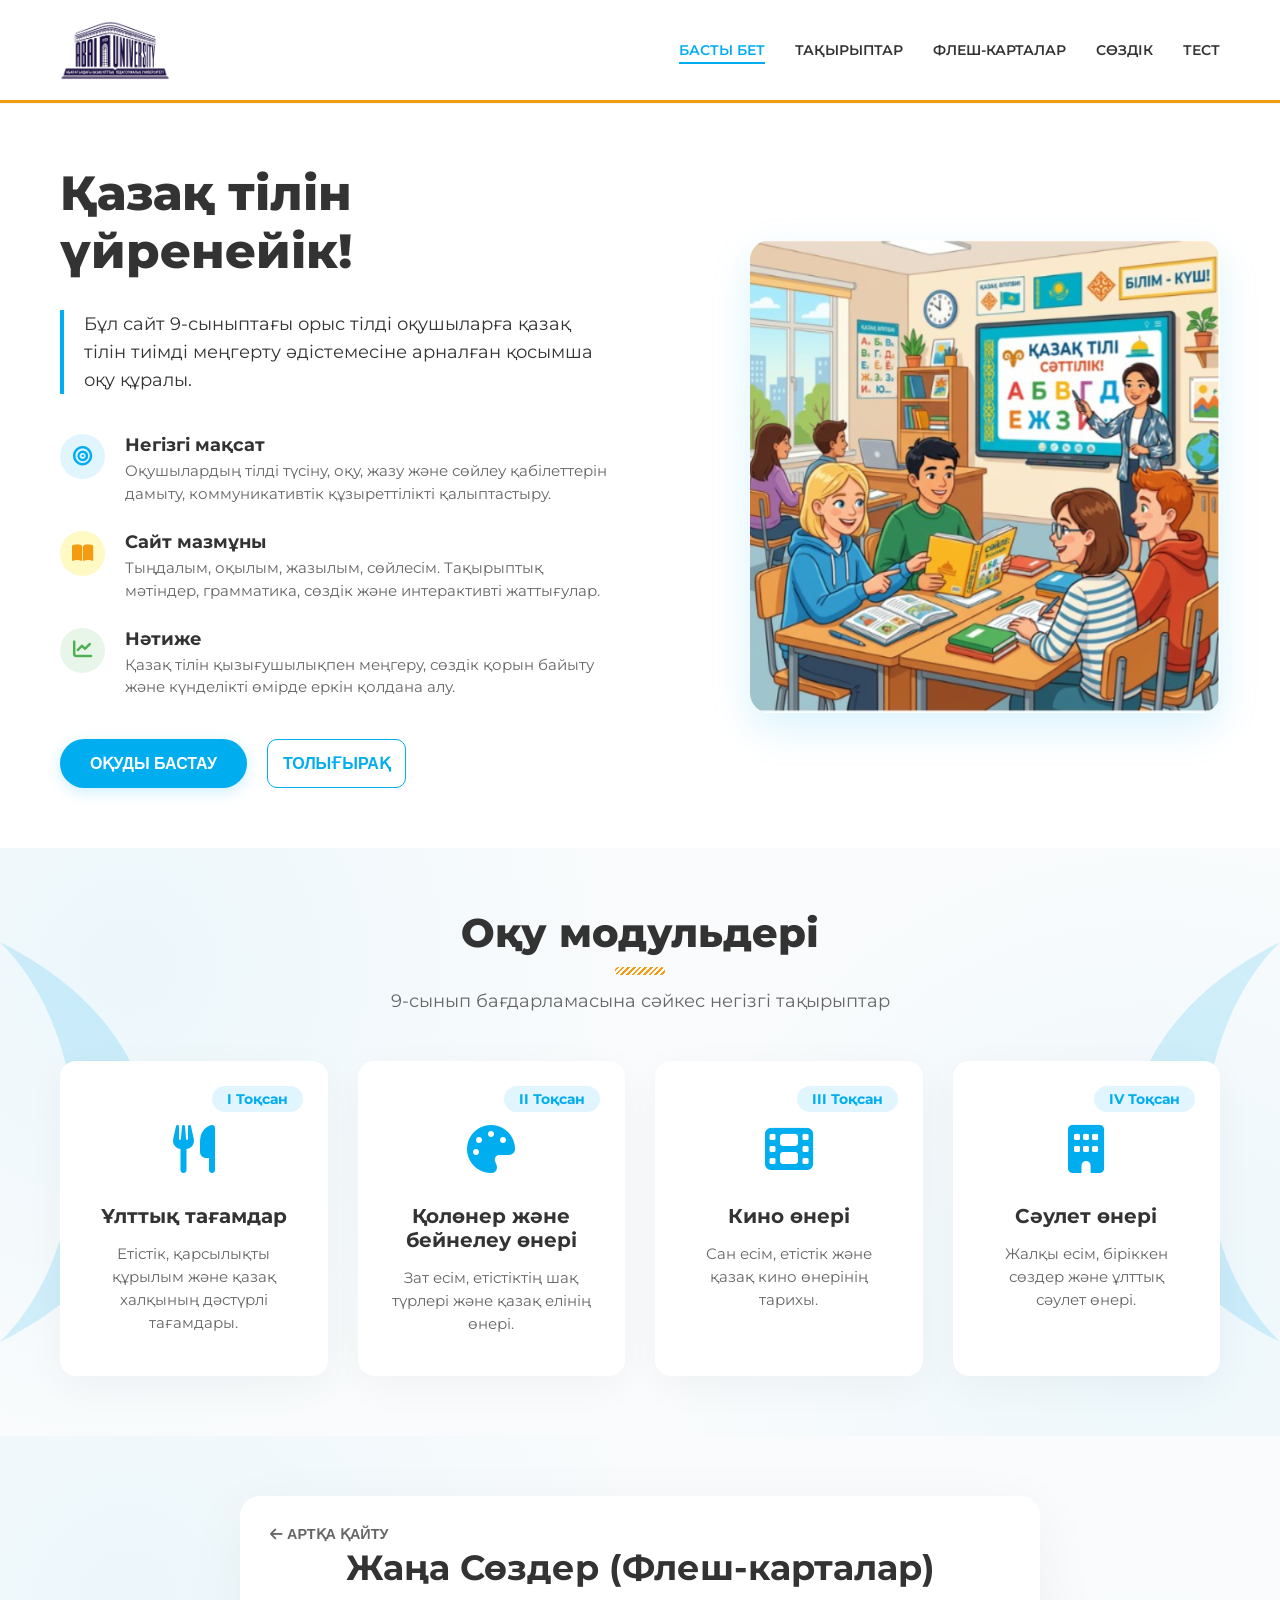
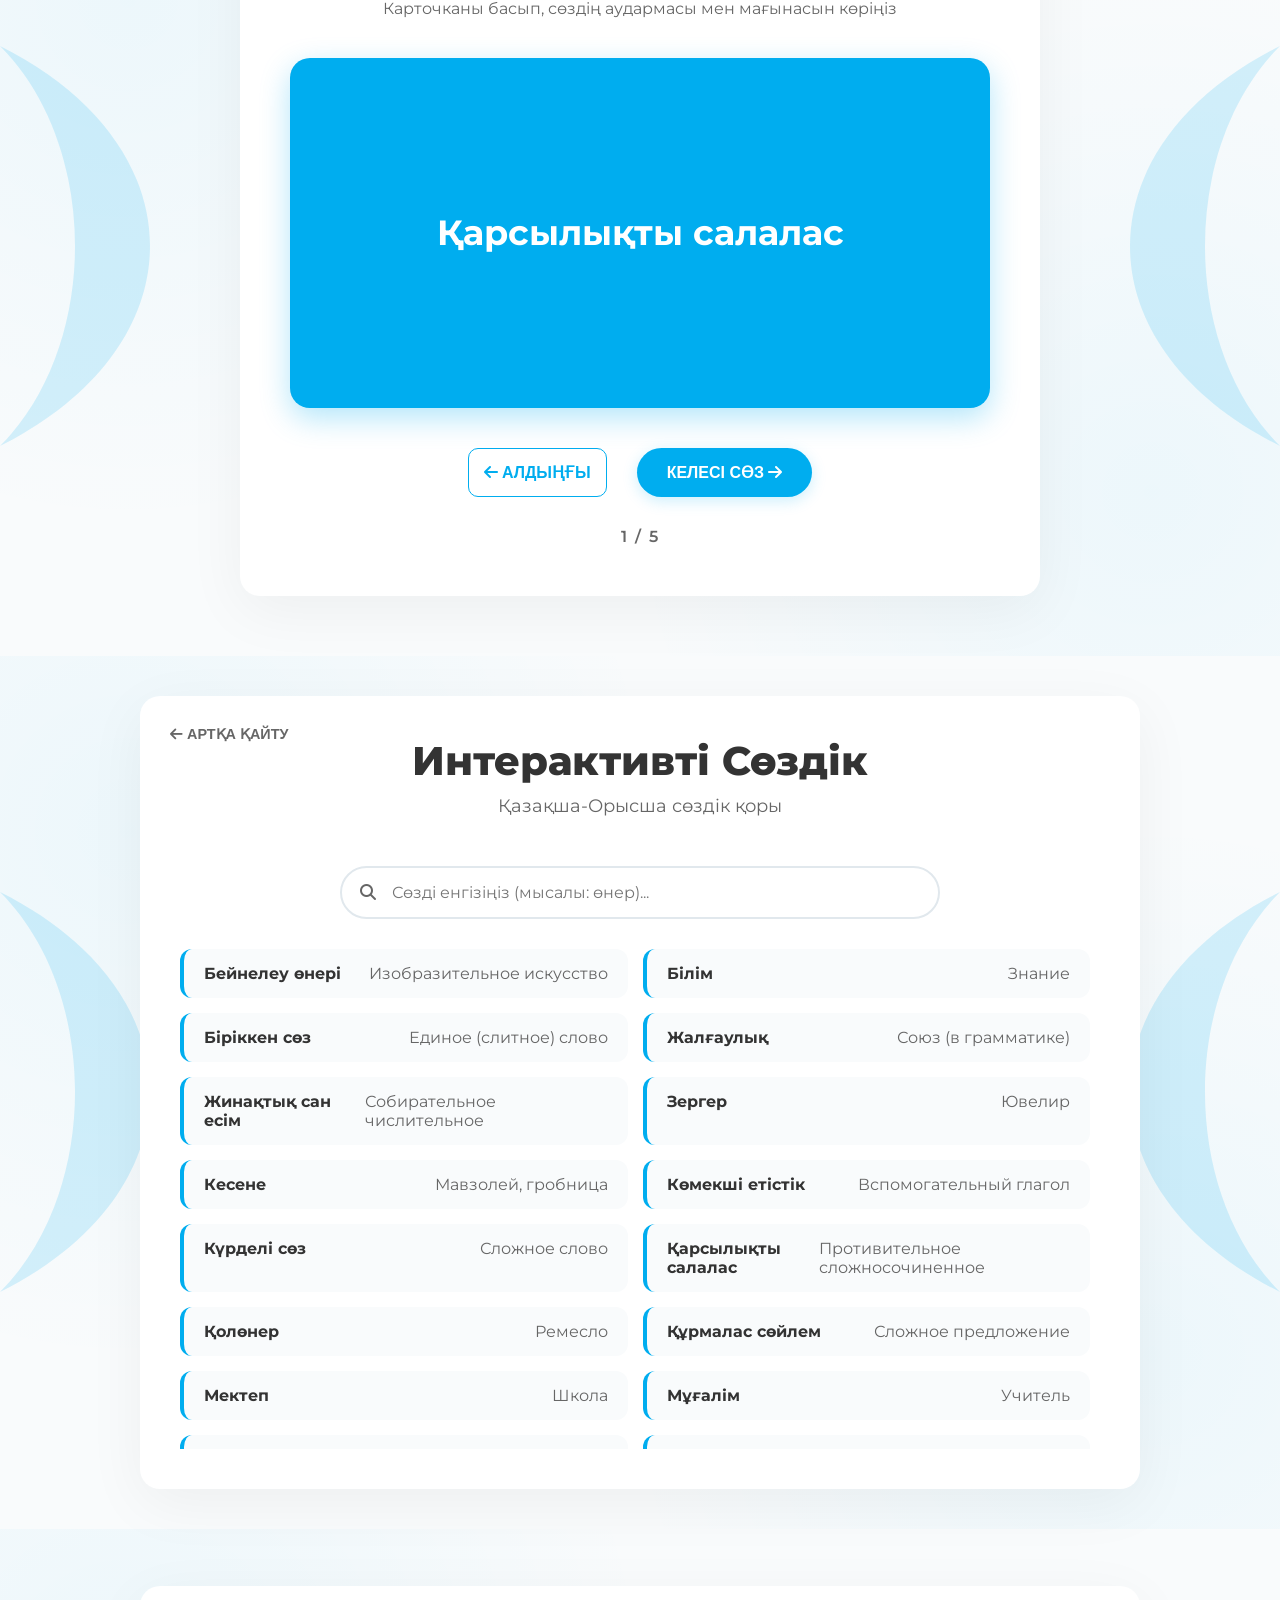
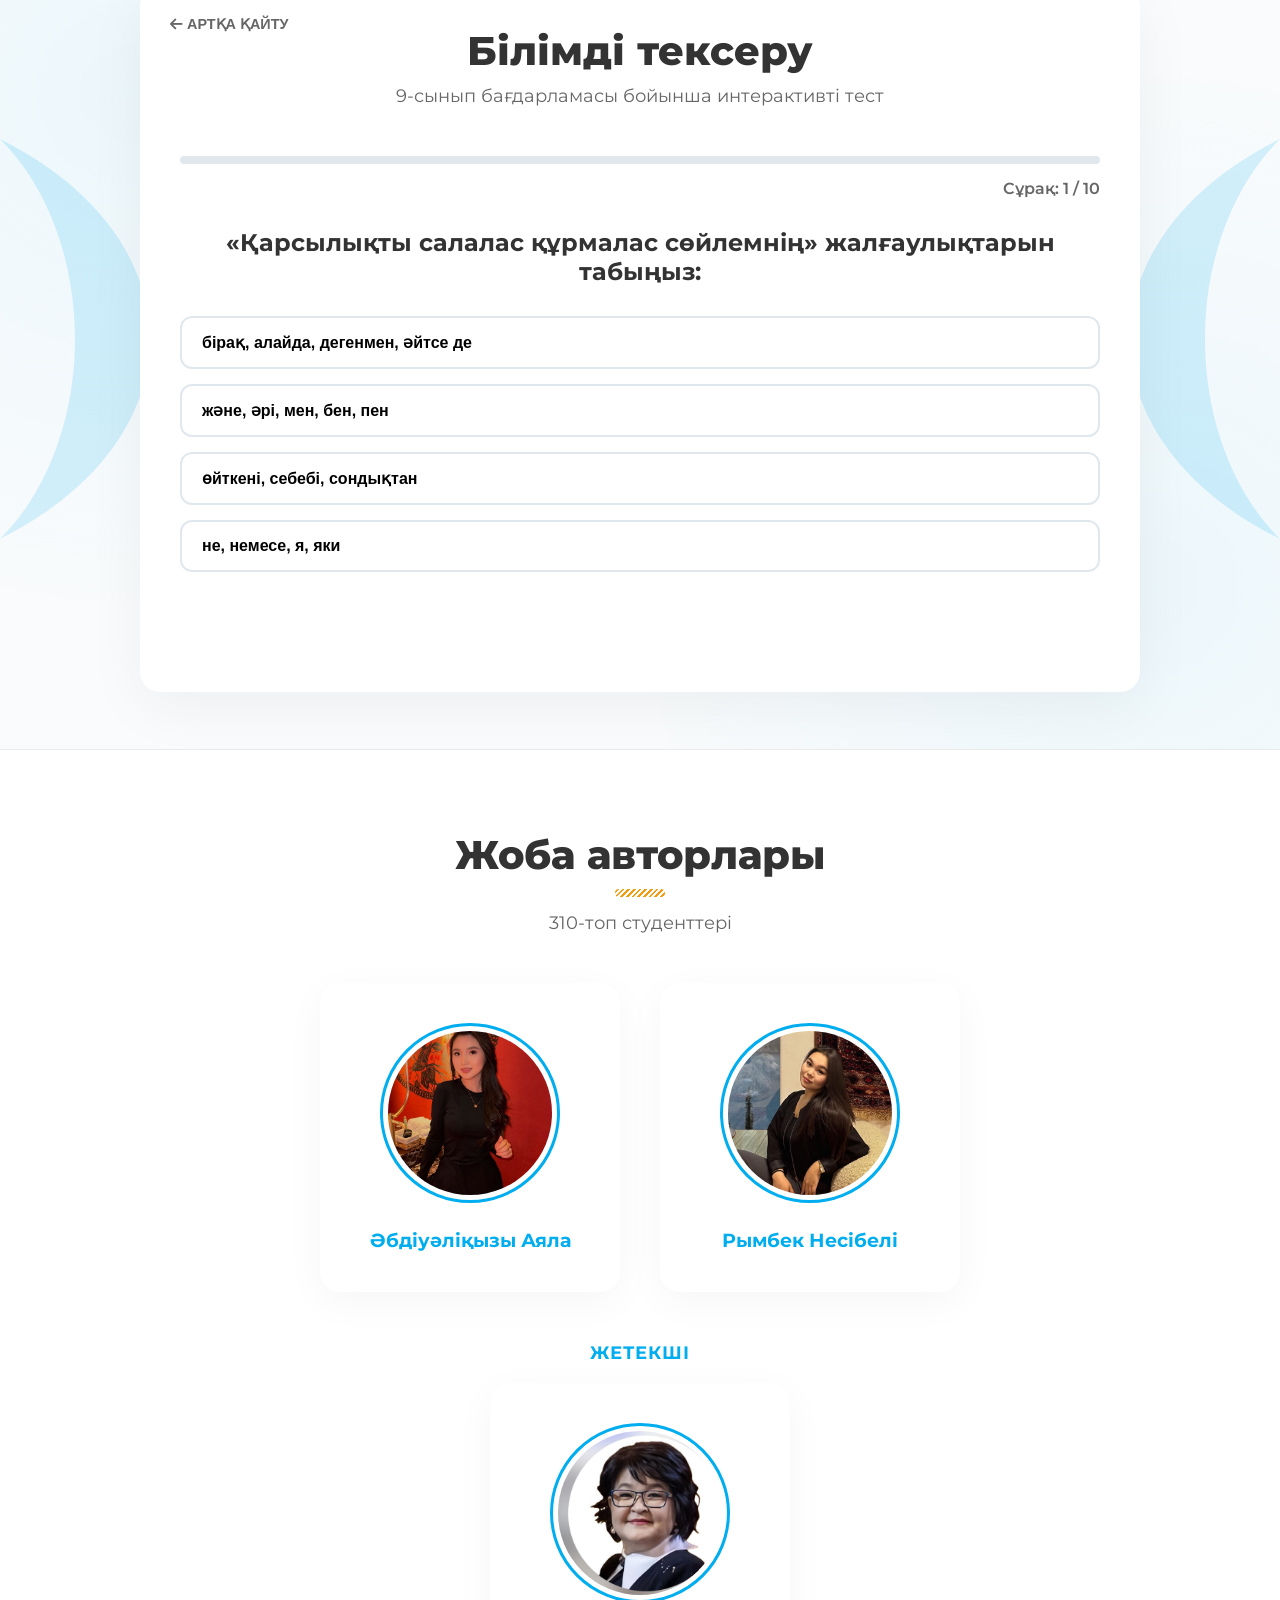
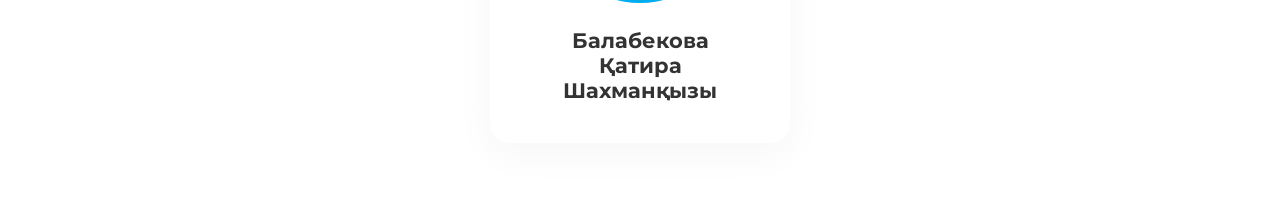
==== index.html @ 4c63b0c5 "Initial commit" ====
<!DOCTYPE html>
<html lang="kk">

<head>
    <meta charset="UTF-8">
    <meta name="viewport" content="width=device-width, initial-scale=1.0">
    <title>Қазақ тілін үйренейік! - 9 сынып</title>
    <link href="https://fonts.googleapis.com/css2?family=Montserrat:wght@400;500;600;700&display=swap" rel="stylesheet">
    <link rel="stylesheet" href="assets/css/style.css">
    <!-- FontAwesome for standard icons -->
    <link rel="stylesheet" href="https://cdnjs.cloudflare.com/ajax/libs/font-awesome/6.4.0/css/all.min.css">
</head>

<body>
    <!-- HEADER -->
    <header class="header" id="main-header">
        <div class="header-container">
            <div class="logo">
                <img src="assets/img/пед-университет.png" alt="ABAI UNIVERSITY" class="logo-img">
            </div>
            <nav class="main-nav">
                <a href="#" class="nav-link active" data-target="home-view">БАСТЫ БЕТ</a>
                <a href="#topics" class="nav-link" data-target="home-view">ТАҚЫРЫПТАР</a>
                <a href="#flashcards" class="nav-link" data-target="flashcards-view">ФЛЕШ-КАРТАЛАР</a>
                <a href="#dictionary" class="nav-link" data-target="dictionary-view">СӨЗДІК</a>
                <a href="#test" class="nav-link" data-target="test-view">ТЕСТ</a>
            </nav>
        </div>
        <div class="header-line"></div>
    </header>

    <main id="main-content">
        <!-- HOME VIEW -->
        <div id="home-view" class="view-section active">
            <!-- HERO SECTION -->
            <section class="hero-section">
                <div class="hero-content">
                    <h1 class="hero-title">Қазақ тілін үйренейік!</h1>
                    <div class="hero-description-container">
                        <p class="hero-description">
                            Бұл сайт 9-сыныптағы орыс тілді оқушыларға қазақ тілін тиімді меңгерту әдістемесіне арналған
                            қосымша оқу құралы.
                        </p>
                    </div>

                    <ul class="feature-list">
                        <li class="feature-item">
                            <div class="feature-icon"><i class="fa-solid fa-bullseye"></i></div>
                            <div class="feature-text">
                                <h3>Негізгі мақсат</h3>
                                <p>Оқушылардың тілді түсіну, оқу, жазу және сөйлеу қабілеттерін дамыту, коммуникативтік
                                    құзыреттілікті қалыптастыру.</p>
                            </div>
                        </li>
                        <li class="feature-item">
                            <div class="feature-icon feature-icon-yellow"><i class="fa-solid fa-book-open"></i></div>
                            <div class="feature-text">
                                <h3>Сайт мазмұны</h3>
                                <p>Тыңдалым, оқылым, жазылым, сөйлесім. Тақырыптық мәтіндер, грамматика, сөздік және
                                    интерактивті жаттығулар.</p>
                            </div>
                        </li>
                        <li class="feature-item">
                            <div class="feature-icon feature-icon-green"><i class="fa-solid fa-chart-line"></i></div>
                            <div class="feature-text">
                                <h3>Нәтиже</h3>
                                <p>Қазақ тілін қызығушылықпен меңгеру, сөздік қорын байыту және күнделікті өмірде еркін
                                    қолдана алу.</p>
                            </div>
                        </li>
                    </ul>

                    <div class="hero-actions">
                        <button class="btn btn-primary">ОҚУДЫ БАСТАУ</button>
                        <button class="btn btn-outline">ТОЛЫҒЫРАҚ</button>
                    </div>
                </div>
                <div class="hero-image">
                    <img src="assets/img/hero.png" alt="Classroom learning Kazakh">
                </div>
            </section>

            <!-- MODULES SECTION -->
            <section id="topics" class="modules-section pattern-bg">
                <div class="section-header">
                    <h2>Оқу модульдері</h2>
                    <div class="squiggly-line"></div>
                    <p>9-сынып бағдарламасына сәйкес негізгі тақырыптар</p>
                </div>

                <div class="modules-grid">
                    <a href="topic1.html" class="module-card interactive-card" style="text-decoration: none; display: block; color: inherit;">
                        <div class="term-badge">I Тоқсан</div>
                        <div class="module-icon"><i class="fa-solid fa-utensils"></i></div>
                        <h3>Ұлттық тағамдар</h3>
                        <p>Етістік, қарсылықты құрылым және қазақ халқының дәстүрлі тағамдары.</p>
                        <div class="card-overlay"><span>Оқуды бастау &rarr;</span></div>
                    </a>
                    <a href="topic2.html" class="module-card interactive-card" style="text-decoration: none; display: block; color: inherit;">
                        <div class="term-badge">II Тоқсан</div>
                        <div class="module-icon"><i class="fa-solid fa-palette"></i></div>
                        <h3>Қолөнер және бейнелеу өнері</h3>
                        <p>Зат есім, етістіктің шақ түрлері және қазақ елінің өнері.</p>
                        <div class="card-overlay"><span>Оқуды бастау &rarr;</span></div>
                    </a>
                    <a href="topic3.html" class="module-card interactive-card" style="text-decoration: none; display: block; color: inherit;">
                        <div class="term-badge">III Тоқсан</div>
                        <div class="module-icon"><i class="fa-solid fa-film"></i></div>
                        <h3>Кино өнері</h3>
                        <p>Сан есім, етістік және қазақ кино өнерінің тарихы.</p>
                        <div class="card-overlay"><span>Оқуды бастау &rarr;</span></div>
                    </a>
                    <a href="topic4.html" class="module-card interactive-card" style="text-decoration: none; display: block; color: inherit;">
                        <div class="term-badge">IV Тоқсан</div>
                        <div class="module-icon"><i class="fa-solid fa-building"></i></div>
                        <h3>Сәулет өнері</h3>
                        <p>Жалқы есім, біріккен сөздер және ұлттық сәулет өнері.</p>
                        <div class="card-overlay"><span>Оқуды бастау &rarr;</span></div>
                    </a>
                </div>
            </section>

        </div>

        <!-- FLASHCARDS VIEW -->
        <div id="flashcards-view" class="view-section pattern-bg flashcards-view-container">
            <div class="flashcards-wrapper">
                <button class="back-btn" data-target="home-view">
                    <i class="fa-solid fa-arrow-left"></i> АРТҚА ҚАЙТУ
                </button>

                <div class="flashcards-header">
                    <h2>Жаңа Сөздер (Флеш-карталар)</h2>
                    <p>Карточканы басып, сөздің аудармасы мен мағынасын көріңіз</p>
                </div>

                <div class="flashcard-container" id="flashcard">
                    <div class="flashcard-inner">
                        <div class="flashcard-front">
                            <h3 id="fc-word">Қарсылықты салалас</h3>
                        </div>
                        <div class="flashcard-back">
                            <h3 id="fc-def">Екі жай сөйлемнің мағынасы бір-біріне қарсы қойылып байланысады.</h3>
                            <p id="fc-example"><em>Күн суытты, бірақ біз далаға шықтық.</em></p>
                        </div>
                    </div>
                </div>

                <div class="flashcard-controls">
                    <button class="btn btn-outline btn-prev" id="fc-prev"><i class="fa-solid fa-arrow-left"></i>
                        АЛДЫҢҒЫ</button>
                    <button class="btn btn-primary btn-next" id="fc-next">КЕЛЕСІ СӨЗ <i
                            class="fa-solid fa-arrow-right"></i></button>
                </div>

                <div class="flashcard-counter" id="fc-counter">1 / 5</div>
            </div>
        </div>

        <!-- DICTIONARY VIEW -->
        <div id="dictionary-view" class="view-section pattern-bg flashcards-view-container">
            <div class="flashcards-wrapper wide-wrapper">
                <button class="back-btn" data-target="home-view">
                    <i class="fa-solid fa-arrow-left"></i> АРТҚА ҚАЙТУ
                </button>
                <div class="section-header">
                    <h2>Интерактивті Сөздік</h2>
                    <p>Қазақша-Орысша сөздік қоры</p>
                </div>
                <div class="dictionary-search">
                    <i class="fa-solid fa-search"></i>
                    <input type="text" id="dict-search" placeholder="Сөзді енгізіңіз (мысалы: өнер)...">
                </div>
                <div class="dictionary-list" id="dict-list">
                    <!-- Javascript will populate this -->
                </div>
            </div>
        </div>

        <!-- TEST VIEW -->
        <div id="test-view" class="view-section pattern-bg flashcards-view-container">
            <div class="flashcards-wrapper wide-wrapper">
                <button class="back-btn" data-target="home-view">
                    <i class="fa-solid fa-arrow-left"></i> АРТҚА ҚАЙТУ
                </button>
                <div class="section-header">
                    <h2>Білімді тексеру</h2>
                    <p>9-сынып бағдарламасы бойынша интерактивті тест</p>
                </div>

                <div id="quiz-container">
                    <div class="quiz-progress-bar">
                        <div class="quiz-progress-fill" id="quiz-progress"></div>
                    </div>
                    <div class="quiz-progress-text">Сұрақ: <span id="q-current">1</span> / <span id="q-total">10</span>
                    </div>
                    <h3 class="quiz-question" id="q-text">...</h3>
                    <div class="quiz-options" id="q-options">
                        <!-- Options populated by js -->
                    </div>
                    <div id="quiz-feedback" class="quiz-feedback"></div>
                    <div class="quiz-controls">
                        <button class="btn btn-primary" id="btn-next-q" style="display:none;">КЕЛЕСІ СҰРАҚ <i
                                class="fa-solid fa-arrow-right"></i></button>
                    </div>
                </div>

                <div id="quiz-results" style="display:none; text-align: center;">
                    <div class="result-icon" id="r-icon"></div>
                    <h3 class="result-score">Нәтижеңіз: <span id="r-score">0</span> / <span id="r-total">10</span></h3>
                    <p id="r-message" class="result-message"></p>
                    <button class="btn btn-primary mt-4" id="btn-restart-quiz"><i class="fa-solid fa-rotate-right"></i>
                        ҚАЙТАДАН БАСТАУ</button>
                    <button class="btn btn-outline mt-4 border-gap" data-target="flashcards-view">КАРТОЧКАЛАРДЫ
                        ОҚУ</button>
                </div>
            </div>
        </div>


    </main>
    <footer class="footer">
        <!-- AUTHORS SECTION -->
        <section class="authors-section">
            <div class="section-header">
                <h2>Жоба авторлары</h2>
                <div class="squiggly-line"></div>
                <p>310-топ студенттері</p>
            </div>

            <div class="authors-grid">
                <div class="author-card">
                    <div class="author-image-wrapper">
                        <img src="assets/img/ayala.jfif" alt="Әбдіуәліқызы Аяла">
                    </div>
                    <h3>Әбдіуәліқызы Аяла</h3>
                </div>
                <div class="author-card">
                    <div class="author-image-wrapper">
                        <img src="assets/img/nesibeli.jfif" alt="Рымбек Несібелі">
                    </div>
                    <h3>Рымбек Несібелі</h3>
                </div>
            </div>
            <div class="teacher-section"
                style="text-align: center; margin-top: 50px; display: flex; flex-direction: column; align-items: center;">
                <h3
                    style="color: var(--primary-blue); margin-bottom: 20px; font-size: 1.1rem; text-transform: uppercase; letter-spacing: 1px;">
                    Жетекші</h3>
                <div class="author-card">
                    <div class="author-image-wrapper">
                        <img src="assets/img/katira.jfif" alt="Балабекова Қатира Шахманқызы">
                    </div>
                    <h3 style="color: var(--text-main); font-size: 1.3rem;">Балабекова Қатира Шахманқызы</h3>
                </div>
            </div>
        </section>
    </footer>
    <script src="assets/js/main.js?v=3"></script>
</body>

</html>
---- assets/css/style.css ----
* { margin: 0; padding: 0; box-sizing: border-box; }
body {
    font-family: 'Montserrat', sans-serif;
    color: #333;
    background-color: #fff;
    scroll-behavior: smooth;
    overflow-x: hidden;
}

/* Typography & Colors */
:root {
    --primary-blue: #00ADEF;
    --primary-hover: #009BD6;
    --secondary-orange: #F39C12;
    --text-main: #333333;
    --text-light: #666666;
    --bg-light: #F9FBFC;
    --white: #FFFFFF;
    
    --icon-blue: #E1F5FE;
    --icon-yellow: #FFF9C4;
    --icon-green: #E8F5E9;
}

/* Header */
.header {
    background: rgba(255, 255, 255, 0.9);
    backdrop-filter: blur(10px);
    -webkit-backdrop-filter: blur(10px);
    border-bottom: 1px solid rgba(0, 0, 0, 0.05);
    position: sticky;
    top: 0;
    z-index: 100;
}
.header-container {
    display: flex;
    justify-content: space-between;
    align-items: center;
    max-width: 1200px;
    margin: 0 auto;
    padding: 20px;
}
.logo {
    display: flex;
    align-items: center;
    gap: 15px;
    font-weight: 700;
    font-size: 1.2rem;
    color: #2b3990;
}
.logo-img { max-height: 60px; height: auto; }
.main-nav {
    display: flex;
    gap: 30px;
}
.nav-link {
    text-decoration: none;
    color: var(--text-main);
    font-weight: 600;
    font-size: 0.9rem;
    text-transform: uppercase;
    transition: color 0.3s;
    position: relative;
}
.nav-link::after {
    content: '';
    position: absolute;
    width: 0;
    height: 2px;
    bottom: -5px;
    left: 0;
    background-color: var(--primary-blue);
    transition: width 0.3s ease;
}
.nav-link:hover::after, .nav-link.active::after { width: 100%; }
.nav-link:hover, .nav-link.active { color: var(--primary-blue); }
.header-line {
    height: 3px;
    background-color: var(--secondary-orange);
    width: 100%;
}

/* View Sections */
.view-section { display: none; }
.view-section.active { display: block; animation: fadeIn 0.4s ease-in-out; }
@keyframes fadeIn {
    from { opacity: 0; transform: translateY(10px); }
    to { opacity: 1; transform: translateY(0); }
}

/* Hero Section */
.hero-section {
    display: flex;
    align-items: center;
    justify-content: space-between;
    max-width: 1200px;
    margin: 60px auto;
    padding: 0 20px;
    gap: 50px;
}
.hero-content {
    flex: 1;
}
.hero-title {
    font-size: 3rem;
    font-weight: 800;
    margin-bottom: 30px;
    color: var(--text-main);
}
.hero-description-container {
    border-left: 4px solid var(--primary-blue);
    padding-left: 20px;
    margin-bottom: 40px;
}
.hero-description {
    font-size: 1.1rem;
    line-height: 1.6;
    color: var(--text-main);
}
.feature-list {
    list-style: none;
    margin-bottom: 40px;
}
.feature-item {
    display: flex;
    align-items: flex-start;
    margin-bottom: 25px;
    gap: 20px;
}
.feature-icon {
    width: 45px;
    height: 45px;
    border-radius: 50%;
    background-color: var(--icon-blue);
    color: var(--primary-blue);
    display: flex;
    justify-content: center;
    align-items: center;
    font-size: 1.2rem;
    flex-shrink: 0;
}
.feature-icon-yellow { background-color: var(--icon-yellow); color: #F39C12; }
.feature-icon-green { background-color: var(--icon-green); color: #4CAF50; }
.feature-text h3 {
    font-size: 1.1rem;
    font-weight: 700;
    margin-bottom: 5px;
}
.feature-text p {
    font-size: 0.95rem;
    color: var(--text-light);
    line-height: 1.5;
}

.hero-actions { display: flex; gap: 20px; }
.btn {
    padding: 15px 30px;
    border-radius: 30px;
    font-size: 1rem;
    font-weight: 700;
    cursor: pointer;
    transition: all 0.3s;
    border: none;
}
.btn-primary { background-color: var(--primary-blue); color: var(--white); box-shadow: 0 4px 15px rgba(0,173,239,0.2); }
.btn-primary:hover { background-color: var(--primary-hover); transform: translateY(-2px); box-shadow: 0 8px 25px rgba(0,173,239,0.3); }
.btn-primary:active { transform: translateY(0); box-shadow: 0 2px 10px rgba(0,173,239,0.2); }
.btn-outline { background-color: transparent; border: 2px solid var(--primary-blue); color: var(--primary-blue); }
.btn-outline:hover { background-color: var(--icon-blue); transform: translateY(-2px); }
.btn-outline:active { transform: translateY(0); }

.hero-image { flex: 1; display: flex; justify-content: flex-end; }
@keyframes floatObj {
    0% { transform: translateY(0px); }
    50% { transform: translateY(-15px); }
    100% { transform: translateY(0px); }
}
.hero-image img {
    max-width: 100%;
    border-radius: 20px;
    box-shadow: 0 15px 40px rgba(0, 173, 239, 0.15);
    animation: floatObj 6s ease-in-out infinite;
}

/* Utilities */
.section-header { text-align: center; margin-bottom: 50px; }
.section-header h2 { font-size: 2.5rem; font-weight: 800; margin-bottom: 10px; }
.squiggly-line {
    width: 50px;
    height: 8px;
    background: repeating-linear-gradient(-45deg, transparent, transparent 2px, var(--secondary-orange) 2px, var(--secondary-orange) 4px);
    margin: 0 auto 15px auto;
    border-radius: 4px;
}
.section-header p { color: var(--text-light); font-size: 1.1rem; }

.pattern-bg {
    background-color: var(--bg-light);
    background-image: radial-gradient(circle at 10% 20%, rgba(0,173,239,0.05) 0%, transparent 40%),
                      radial-gradient(circle at 90% 80%, rgba(0,173,239,0.05) 0%, transparent 40%);
    position: relative;
}
/* Background Fish Shapes Pattern */
.pattern-bg::before, .pattern-bg::after {
    content: '';
    position: absolute;
    width: 200px;
    height: 400px;
    background-size: contain;
    background-repeat: no-repeat;
    background-position: center;
    opacity: 0.15;
    top: 50%;
    transform: translateY(-50%);
    pointer-events: none;
    z-index: 0;
}
.pattern-bg::before {
    left: 0;
    background-image: url('data:image/svg+xml;utf8,<svg viewBox="0 0 100 200" xmlns="http://www.w3.org/2000/svg"><path d="M 0 0 C 100 50, 100 150, 0 200 C 50 150, 50 50, 0 0 Z" fill="%2300ADEF"/></svg>');
}
.pattern-bg::after {
    right: 0;
    background-image: url('data:image/svg+xml;utf8,<svg viewBox="0 0 100 200" xmlns="http://www.w3.org/2000/svg"><path d="M 100 0 C 0 50, 0 150, 100 200 C 50 150, 50 50, 100 0 Z" fill="%2300ADEF"/></svg>');
}


/* Modules Grid */
.modules-section { padding: 60px 0; }
.modules-grid {
    display: grid;
    grid-template-columns: repeat(4, 1fr);
    gap: 30px;
    max-width: 1200px;
    margin: 0 auto;
    padding: 0 20px;
    position: relative;
    z-index: 2;
}
.module-card {
    background: var(--white);
    padding: 40px 30px;
    border-radius: 16px;
    box-shadow: 0 10px 40px rgba(0,0,0,0.04);
    text-align: center;
    position: relative;
    transition: transform 0.3s, box-shadow 0.3s;
}
.module-card:hover { transform: translateY(-10px); box-shadow: 0 15px 50px rgba(0,0,0,0.08); }
.term-badge {
    position: absolute;
    top: 25px;
    right: 25px;
    background-color: #E1F5FE;
    color: var(--primary-blue);
    padding: 5px 15px;
    border-radius: 20px;
    font-size: 0.85rem;
    font-weight: 700;
}
.module-icon {
    font-size: 3rem;
    color: var(--primary-blue);
    margin-bottom: 25px;
    margin-top: 20px;
}
.module-card h3 { font-size: 1.25rem; font-weight: 700; margin-bottom: 15px; }
.module-card p { font-size: 0.95rem; color: var(--text-light); line-height: 1.5; }

/* Authors */
.authors-section { padding: 80px 0; max-width: 1200px; margin: 0 auto; text-align: center; }
.authors-grid { display: flex; justify-content: center; gap: 40px; }
.author-card {
    background: var(--white);
    padding: 40px;
    border-radius: 20px;
    box-shadow: 0 10px 40px rgba(0,0,0,0.04);
    width: 300px;
    transition: transform 0.3s;
}
.author-card:hover { transform: translateY(-5px); }
.author-image-wrapper {
    width: 180px;
    height: 180px;
    margin: 0 auto 25px auto;
    border-radius: 50%;
    padding: 5px;
    border: 3px solid var(--primary-blue);
}
.author-image-wrapper img {
    width: 100%; height: 100%; border-radius: 50%; object-fit: cover;
}
.author-card h3 { color: var(--primary-blue); font-weight: 700; font-size: 1.2rem; }

.footer {
    background-color: #fff;
    border-top: 1px solid #eaeaea;
}
.footer-bottom {
    background-color: var(--primary-blue);
    color: var(--white);
    text-align: center;
    padding: 15px;
    font-size: 0.9rem;
}
.flashcards-view-container {
    min-height: calc(100vh - 80px); /* header offset */
    display: flex;
    justify-content: center;
    align-items: center;
    padding: 40px 20px;
}
.flashcards-wrapper {
    background: var(--white);
    padding: 50px;
    border-radius: 20px;
    box-shadow: 0 15px 60px rgba(0,0,0,0.05);
    width: 100%;
    max-width: 800px;
    position: relative;
    z-index: 2;
}
.back-btn {
    position: absolute;
    top: 30px;
    left: 30px;
    background: none;
    border: none;
    color: var(--text-light);
    font-weight: 600;
    font-size: 0.9rem;
    cursor: pointer;
    text-transform: uppercase;
}
.back-btn:hover { color: var(--text-main); }
.flashcards-header { text-align: center; margin-bottom: 40px; }
.flashcards-header h2 { font-size: 2.2rem; margin-bottom: 10px; }
.flashcards-header p { color: var(--text-light); }

.flashcard-container {
    perspective: 1000px;
    margin: 0 auto 40px auto;
    cursor: pointer;
    height: 350px;
}
.flashcard-inner {
    position: relative;
    width: 100%;
    height: 100%;
    text-align: center;
    transition: transform 0.6s;
    transform-style: preserve-3d;
}
.flashcard-container.is-flipped .flashcard-inner {
    transform: rotateY(180deg);
}
.flashcard-front, .flashcard-back {
    position: absolute;
    width: 100%;
    height: 100%;
    -webkit-backface-visibility: hidden;
    backface-visibility: hidden;
    background-color: var(--primary-blue);
    color: var(--white);
    border-radius: 20px;
    display: flex;
    flex-direction: column;
    justify-content: center;
    align-items: center;
    padding: 40px;
    box-shadow: 0 10px 30px rgba(0,173,239,0.3);
}
.flashcard-front h3 { font-size: 2.2rem; font-weight: 700; }
.flashcard-back { transform: rotateY(180deg); }
.flashcard-back h3 { font-size: 1.5rem; font-weight: 600; margin-bottom: 20px; line-height: 1.4; }
.flashcard-back p { font-size: 1.1rem; opacity: 0.9; }

.flashcard-controls {
    display: flex;
    justify-content: center;
    gap: 30px;
    margin-bottom: 30px;
}
.flashcard-counter {
    text-align: center;
    font-weight: 600;
    color: var(--text-light);
    letter-spacing: 2px;
}

/* NEW INTERACTIVE ELEMENTS */

/* Module Card Hover interactive */
.interactive-card {
    cursor: pointer;
    overflow: hidden;
}
.card-overlay {
    position: absolute;
    bottom: -50px;
    left: 0;
    width: 100%;
    background-color: var(--primary-blue);
    color: var(--white);
    padding: 15px;
    transition: bottom 0.3s ease;
    font-weight: 600;
}
.interactive-card:hover .card-overlay {
    bottom: 0;
}

/* Wide wrapper for new views */
.wide-wrapper {
    max-width: 1000px;
    padding: 40px;
}
.inline-badge { position: relative; display: inline-block; top: 0; right: 0; margin-bottom: 15px;}

/* Dictionary */
.dictionary-search {
    position: relative;
    max-width: 600px;
    margin: 0 auto 30px auto;
}
.dictionary-search i {
    position: absolute;
    left: 20px;
    top: 50%;
    transform: translateY(-50%);
    color: var(--text-light);
}
.dictionary-search input {
    width: 100%;
    padding: 15px 20px 15px 50px;
    border-radius: 30px;
    border: 2px solid #E1E8ED;
    font-size: 1rem;
    font-family: inherit;
    outline: none;
    transition: border-color 0.3s;
}
.dictionary-search input:focus { border-color: var(--primary-blue); }

.dictionary-list {
    display: grid;
    grid-template-columns: 1fr 1fr;
    gap: 15px;
    max-height: 500px;
    overflow-y: auto;
    padding-right: 10px;
}
.dictionary-list::-webkit-scrollbar { width: 8px; }
.dictionary-list::-webkit-scrollbar-track { background: #f1f1f1; border-radius: 4px; }
.dictionary-list::-webkit-scrollbar-thumb { background: #c1c1c1; border-radius: 4px; }
.dict-item {
    background: #f9fbfc;
    padding: 15px 20px;
    border-radius: 12px;
    border-left: 4px solid var(--primary-blue);
    display: flex;
    justify-content: space-between;
}
.dict-kz { font-weight: 700; color: var(--text-main); }
.dict-ru { color: var(--text-light); }

/* Quiz Styles */
.quiz-progress-bar {
    width: 100%;
    height: 8px;
    background: #E1E8ED;
    border-radius: 4px;
    margin-bottom: 15px;
    overflow: hidden;
}
.quiz-progress-fill {
    height: 100%;
    background: var(--primary-blue);
    width: 10%;
    transition: width 0.3s ease;
}
.quiz-progress-text { text-align: right; color: var(--text-light); font-weight: 600; margin-bottom: 30px; }
.quiz-question { font-size: 1.5rem; font-weight: 700; margin-bottom: 30px; text-align: center; }

.quiz-options { display: flex; flex-direction: column; gap: 15px; margin-bottom: 30px; }
.quiz-option {
    background: var(--white);
    border: 2px solid #E1E8ED;
    padding: 15px 20px;
    border-radius: 12px;
    cursor: pointer;
    font-weight: 600;
    transition: all 0.2s;
    text-align: left;
    font-size: 1rem;
}
.quiz-option:hover:not(:disabled) { border-color: var(--primary-blue); background: var(--icon-blue); }
.quiz-option.correct { background: var(--icon-green); border-color: #4CAF50; color: #2E7D32; }
.quiz-option.incorrect { background: #FFEBEE; border-color: #F44336; color: #C62828; }
.quiz-option:disabled { cursor: not-allowed; }

.quiz-feedback { text-align: center; font-weight: 700; font-size: 1.2rem; min-height: 30px; margin-bottom: 20px;}
.quiz-controls { text-align: center; }

.result-icon { font-size: 5rem; color: var(--primary-blue); margin-bottom: 20px; }
.result-score { font-size: 2.5rem; margin-bottom: 10px; }
.result-message { color: var(--text-light); font-size: 1.2rem; margin-bottom: 30px; }

/* Topic View */
.topic-header-centered {
    display: flex;
    flex-direction: column;
    align-items: center;
    background-color: transparent;
    margin-bottom: 40px;
    text-align: center;
}
.topic-header-centered .inline-badge { margin: 0 0 15px 0; position: static; display: inline-block; top:auto; right:auto; }
.topic-header-centered h2 { margin-top: 0; font-size: 2.5rem; font-weight: 800; color: var(--text-main); }

.topic-content-body {
    display: flex;
    gap: 40px;
    margin-top: 10px;
    text-align: left;
}
.topic-theory {
    flex: 2;
    background: #f9fbfc;
    padding: 30px;
    border-radius: 16px;
    line-height: 1.7;
}
.topic-theory h3 { color: var(--primary-blue); margin-top: 25px; margin-bottom: 15px; font-size: 1.3rem; }
.topic-theory h3:first-child { margin-top: 0; }
.topic-theory p { margin-bottom: 15px; }
.topic-theory ul { margin-bottom: 15px; padding-left: 20px; }
.topic-theory li { margin-bottom: 8px; }

.interactive-task {
    flex: 1;
    background: #FFF9C4;
    padding: 30px;
    border-radius: 20px;
    height: fit-content;
}
.interactive-task h4 { font-size: 1.3rem; margin-bottom: 20px; color: #D68A10; display: flex; align-items: center; gap: 10px;}
.task-content { background: var(--white); padding: 25px; border-radius: 15px; font-size: 0.95rem; box-shadow: 0 4px 15px rgba(0,0,0,0.02); }

/* New Task Improvements */
.theory-highlight {
    background: #EBF8FF;
    border-left: 4px solid var(--primary-blue);
    padding: 15px 20px;
    margin: 15px 0;
    border-radius: 0 8px 8px 0;
}
.styled-list li {
    background: url('data:image/svg+xml;utf8,<svg fill="%2300ADEF" xmlns="http://www.w3.org/2000/svg" viewBox="0 0 24 24"><path d="M9 16.17L4.83 12l-1.42 1.41L9 19 21 7l-1.41-1.41z"/></svg>') no-repeat left center;
    background-size: 16px;
    padding-left: 25px;
    margin-bottom: 10px;
}
.task-question-box {
    background-color: #f1f5f9;
    padding: 15px;
    border-radius: 8px;
    margin: 15px 0;
    font-size: 1rem;
    border: 1px dashed #cbd5e1;
}
.task-options-grid {
    display: grid;
    grid-template-columns: 1fr;
    gap: 10px;
}
.task-btn-block {
    width: 100%;
    text-align: left;
}
.btn-outline {
    background-color: var(--white);
    border: 1px solid var(--primary-blue);
    color: var(--primary-blue);
    padding: 12px 15px;
    border-radius: 10px;
    font-weight: 600;
    cursor: pointer;
    transition: all 0.2s;
    text-align: center;
}
.btn-outline.task-btn-block { text-align: left; }
.btn-outline:hover { background-color: var(--icon-blue); }
.active-correct {
    background-color: #E8F5E9 !important;
    border-color: #4CAF50 !important;
    color: #2E7D32 !important;
}
.active-incorrect {
    background-color: #FFEBEE !important;
    border-color: #F44336 !important;
    color: #C62828 !important;
}
.mt-4 { margin-top: 1.5rem; }
.border-gap { margin-left: 10px; }

/* Responsive */
@media (max-width: 1024px) {
    .modules-grid { grid-template-columns: repeat(2, 1fr); }
    .hero-section { flex-direction: column; text-align: center; margin-top: 40px; }
    .hero-description-container { border-left: none; padding-left: 0; }
    .feature-item { text-align: left; }
    .hero-actions { justify-content: center; }
    .topic-content-body { flex-direction: column; }
}
@media (max-width: 768px) {
    .modules-grid { grid-template-columns: 1fr; }
    .authors-grid { flex-direction: column; align-items: center; }
    .main-nav { display: none; } /* Could add hamburger */
    .dictionary-list { grid-template-columns: 1fr; }
}
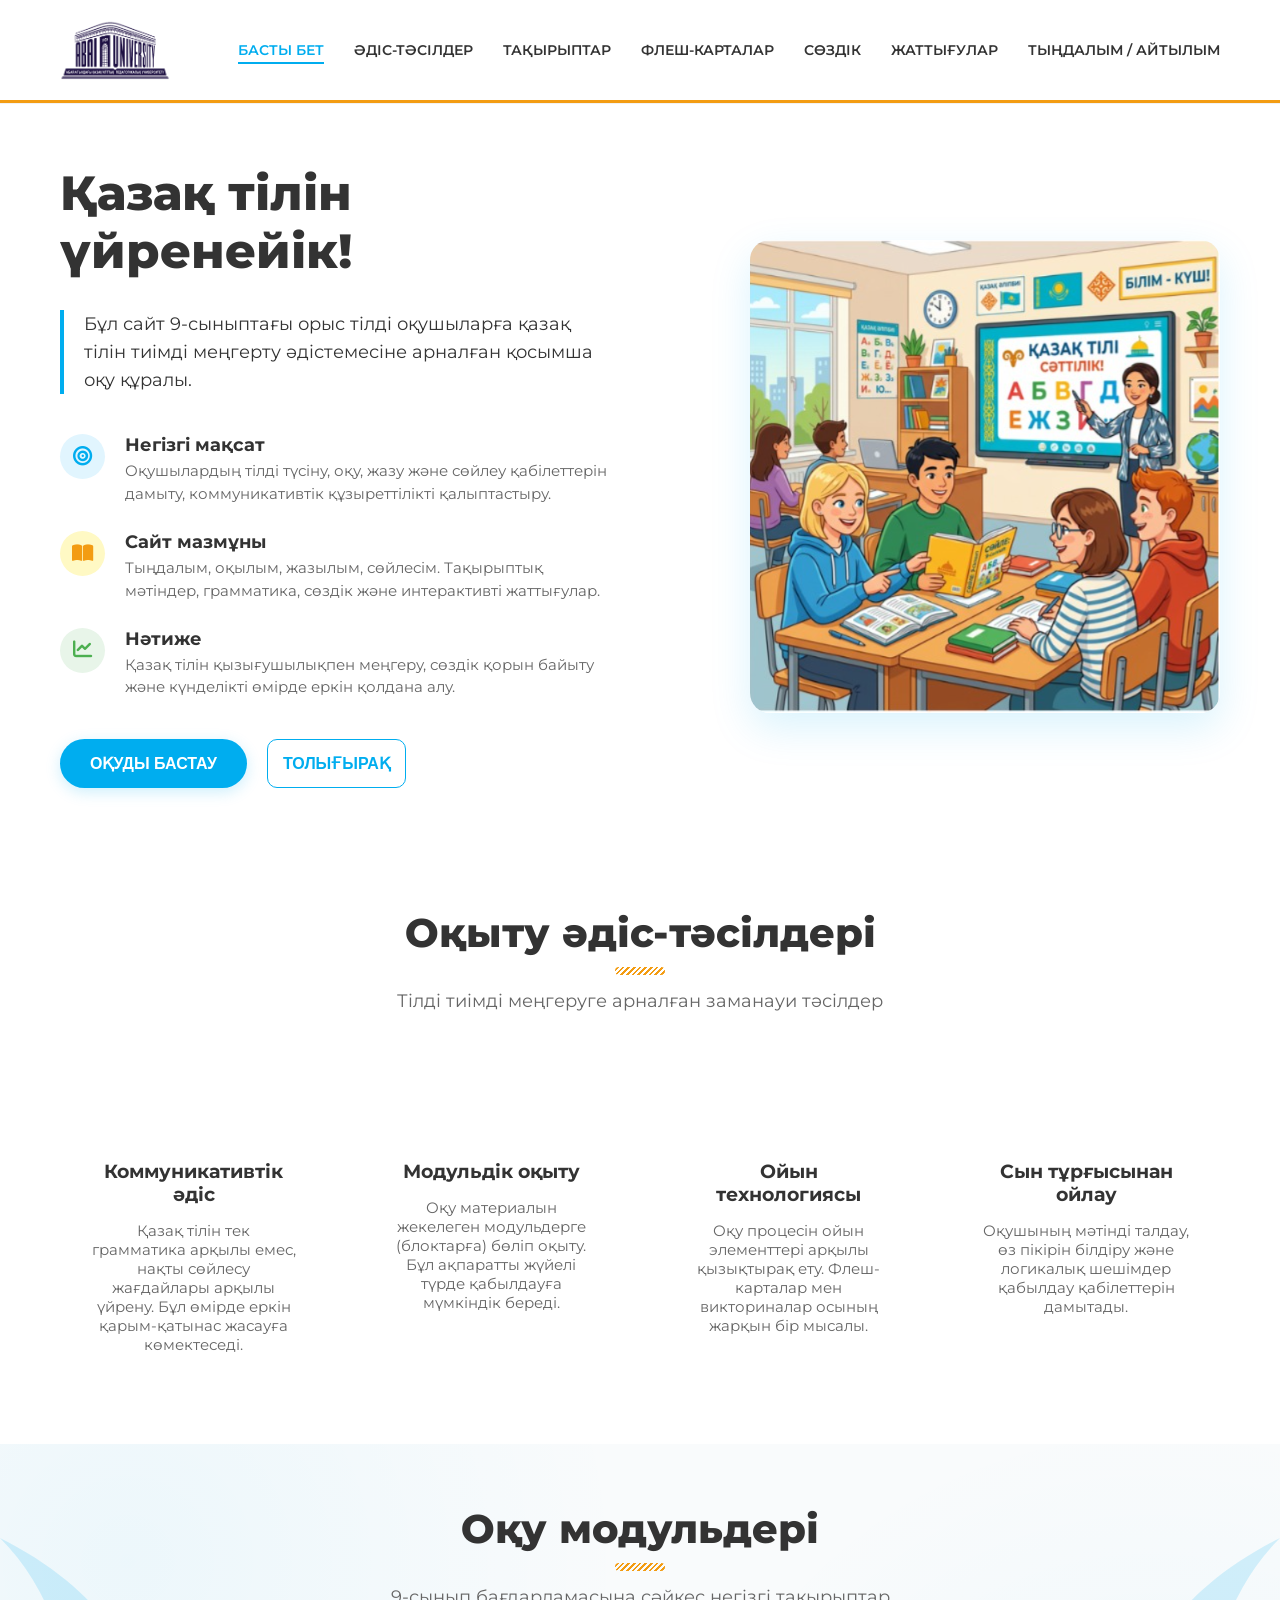
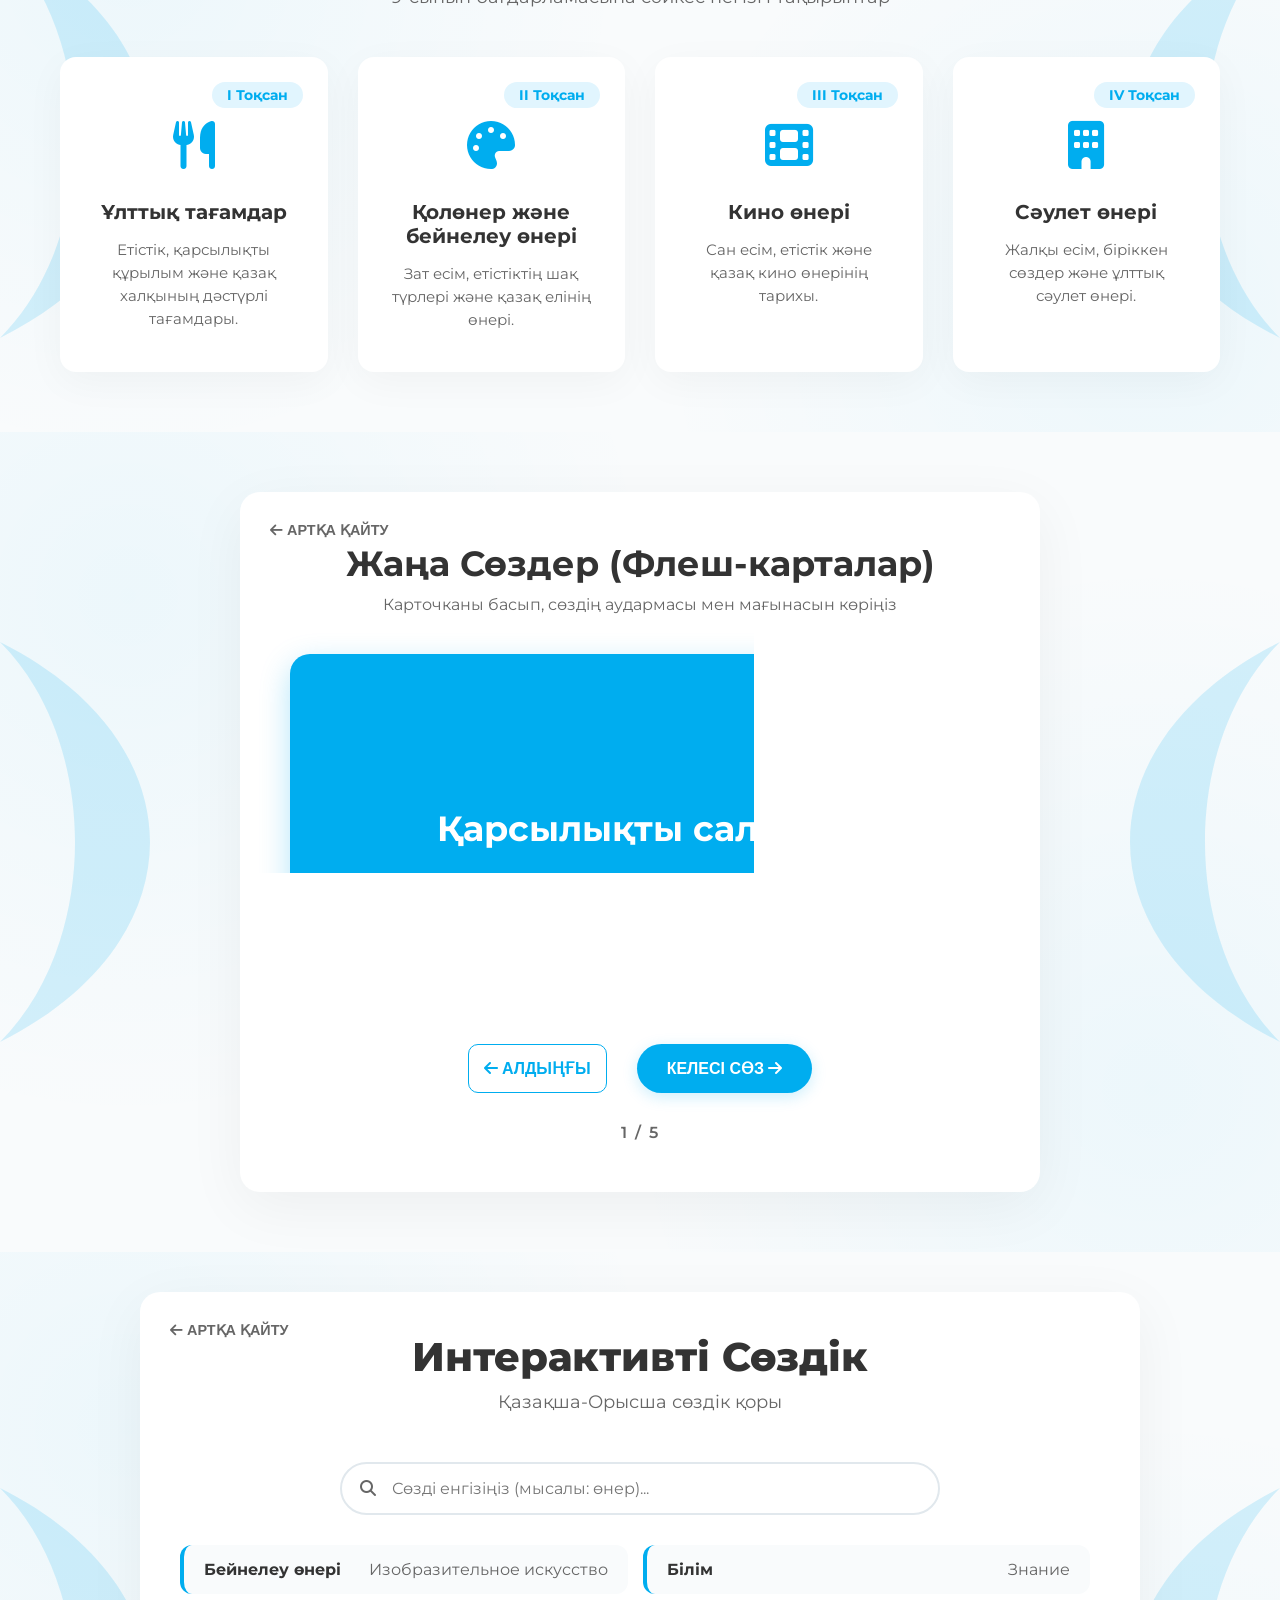
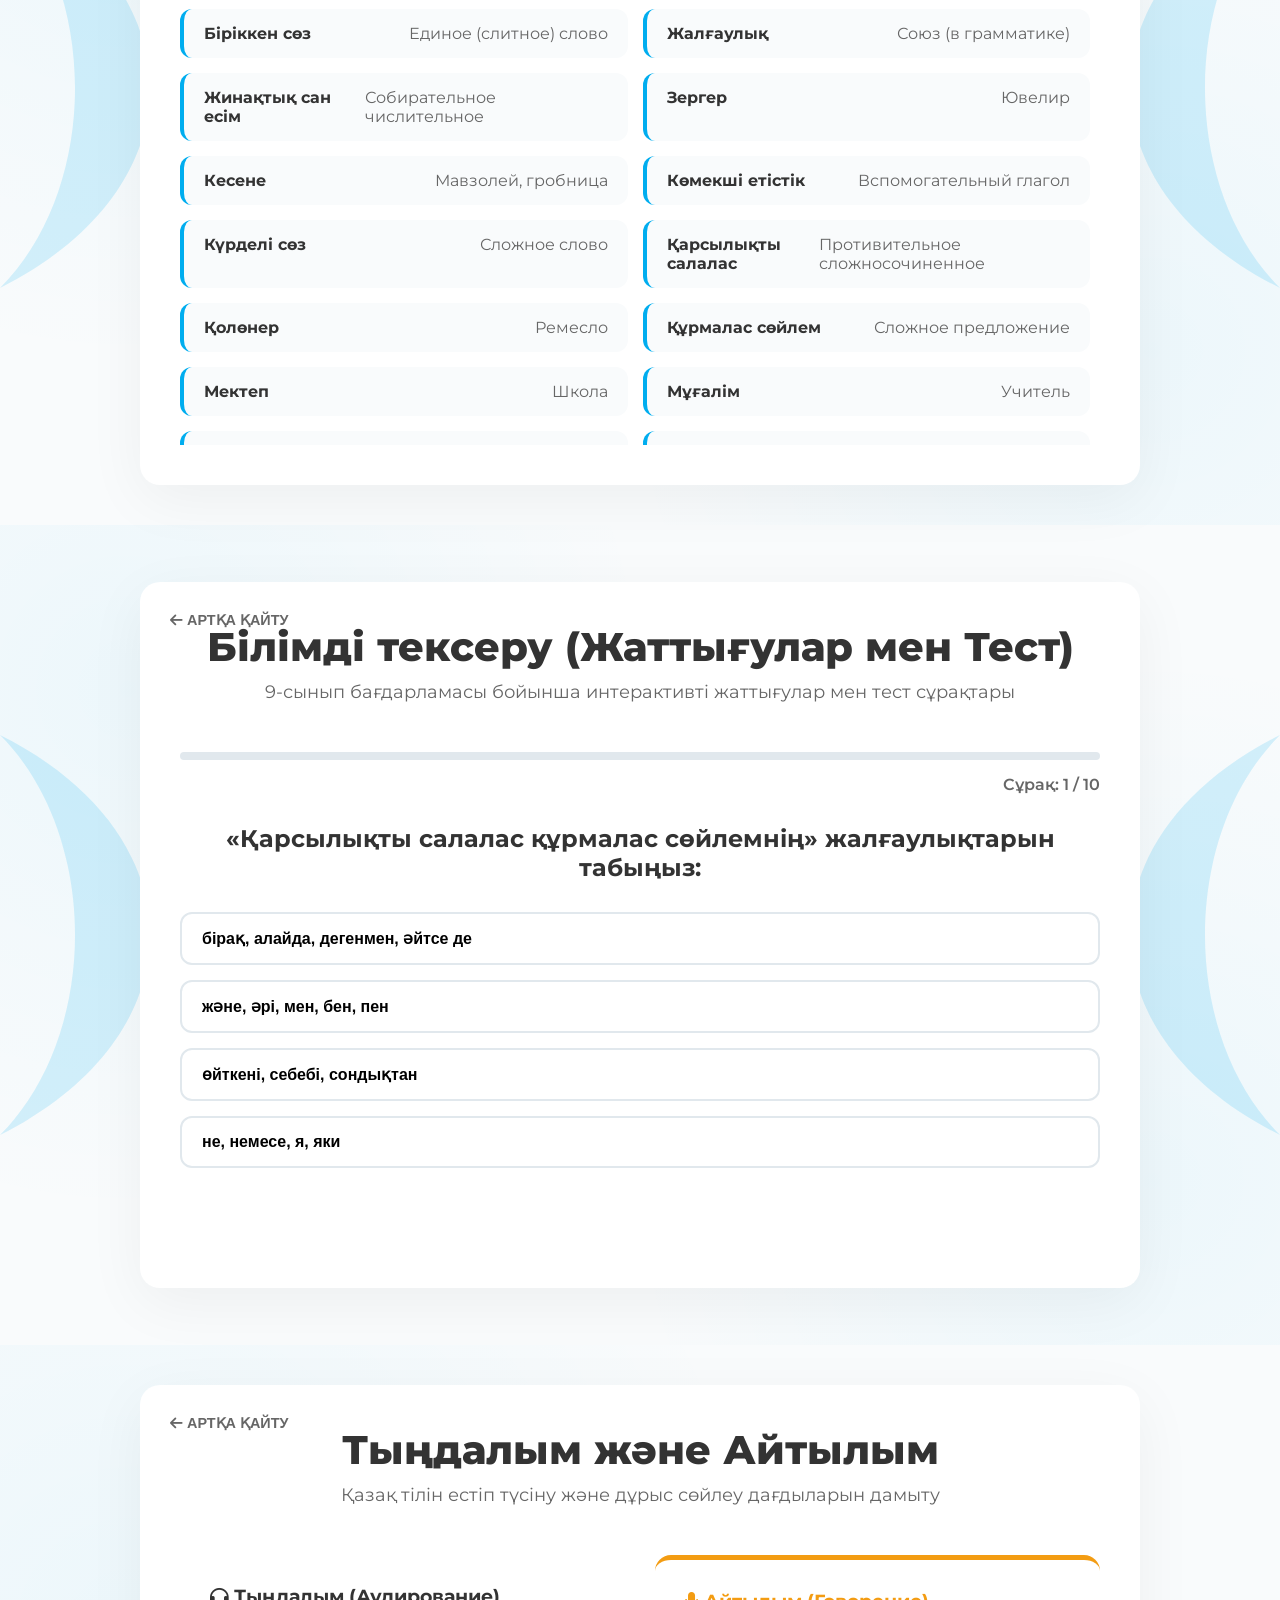
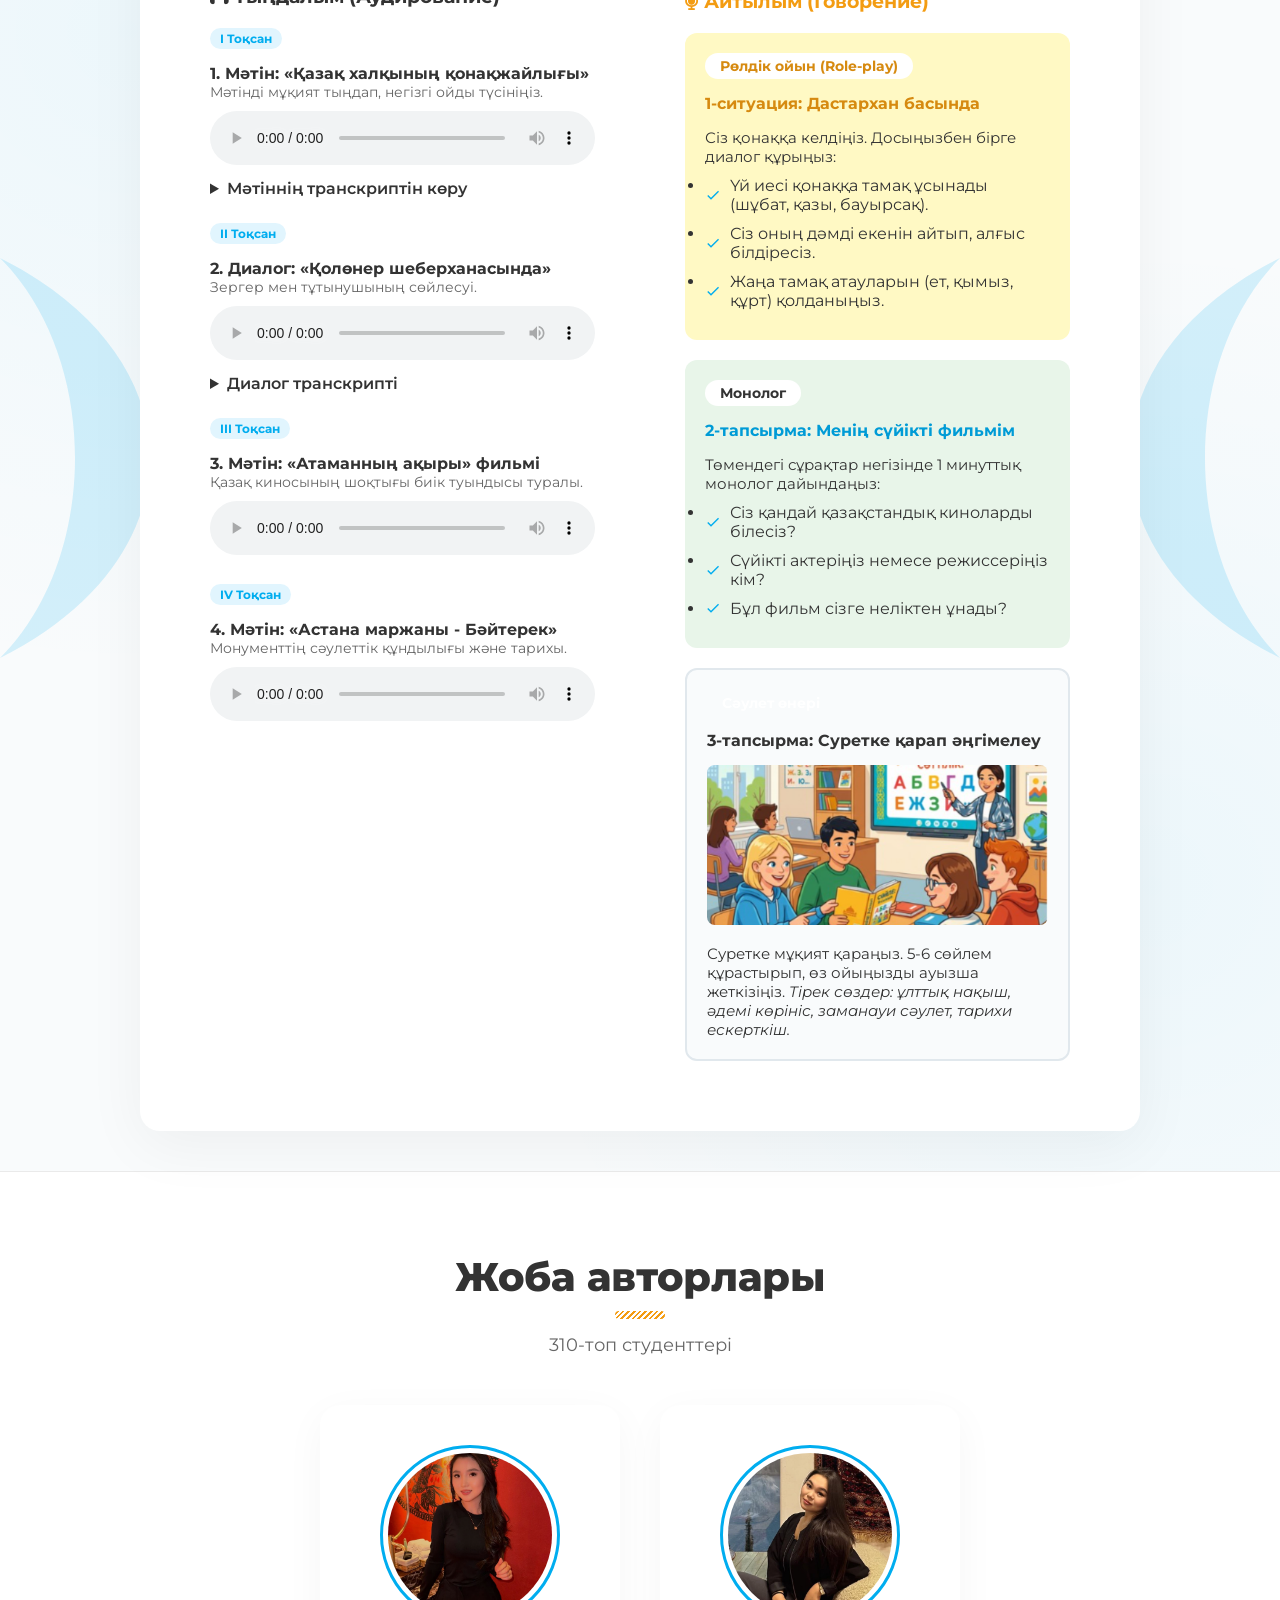
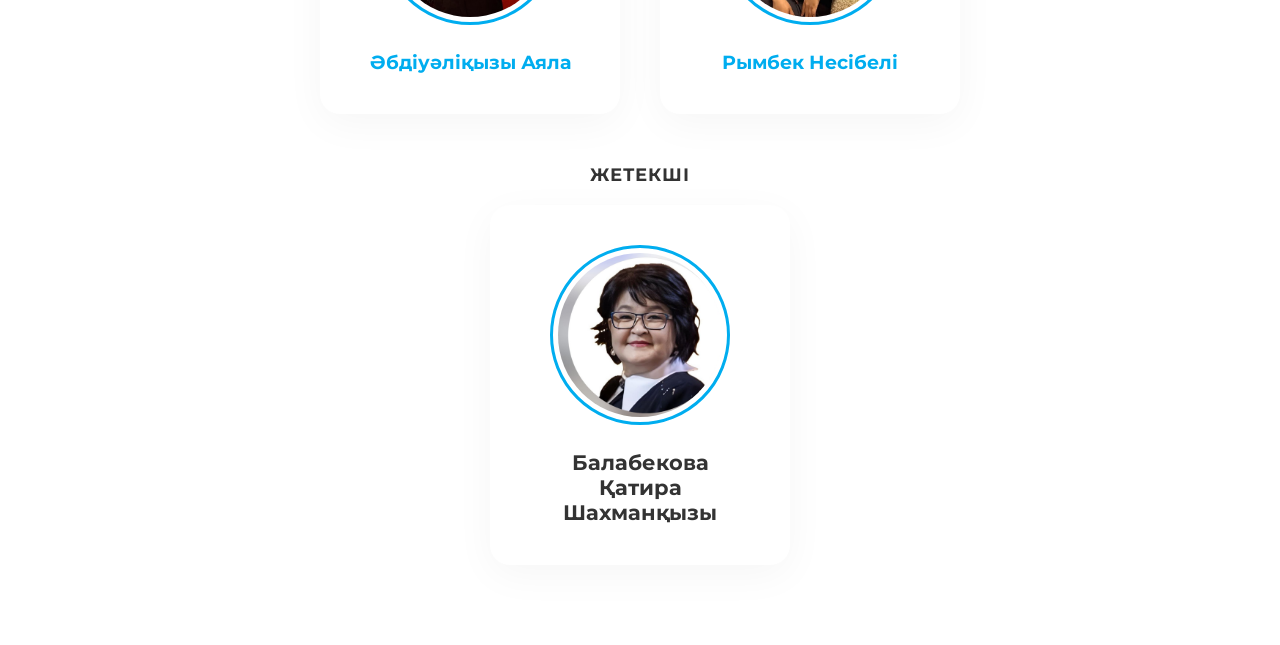
==== commit 6b19c99b: "Add files via upload" ====
--- a/index.html
+++ b/index.html
@@ -20,10 +20,12 @@
             </div>
             <nav class="main-nav">
                 <a href="#" class="nav-link active" data-target="home-view">БАСТЫ БЕТ</a>
+                <a href="#methods" class="nav-link" data-target="home-view">ӘДІС-ТӘСІЛДЕР</a>
                 <a href="#topics" class="nav-link" data-target="home-view">ТАҚЫРЫПТАР</a>
                 <a href="#flashcards" class="nav-link" data-target="flashcards-view">ФЛЕШ-КАРТАЛАР</a>
                 <a href="#dictionary" class="nav-link" data-target="dictionary-view">СӨЗДІК</a>
-                <a href="#test" class="nav-link" data-target="test-view">ТЕСТ</a>
+                <a href="#test" class="nav-link" data-target="test-view">ЖАТТЫҒУЛАР</a>
+                <a href="#audio" class="nav-link" data-target="audio-view">ТЫҢДАЛЫМ / АЙТЫЛЫМ</a>
             </nav>
         </div>
         <div class="header-line"></div>
@@ -77,6 +79,37 @@
                 </div>
                 <div class="hero-image">
                     <img src="assets/img/hero.png" alt="Classroom learning Kazakh">
+                </div>
+            </section>
+
+            <!-- METHODS SECTION -->
+            <section id="methods" class="methods-section fade-up" style="padding: 60px 0; max-width: 1200px; margin: 0 auto; text-align: center;">
+                <div class="section-header">
+                    <h2>Оқыту әдіс-тәсілдері</h2>
+                    <div class="squiggly-line"></div>
+                    <p>Тілді тиімді меңгеруге арналған заманауи тәсілдер</p>
+                </div>
+                    <div class="methods-grid" style="display: grid; grid-template-columns: repeat(auto-fit, minmax(250px, 1fr)); gap: 30px; padding: 0 20px;">
+                    <div class="method-card glass-effect" style="padding: 30px; border-radius: 16px; text-align: center; transition: transform 0.3s;" onmouseover="this.style.transform='translateY(-10px)'" onmouseout="this.style.transform='translateY(0)'">
+                        <div class="method-icon" style="font-size: 2.5rem; margin-bottom: 20px;"><i class="fa-solid fa-comments" style="background: var(--gradient-primary); -webkit-background-clip: text; -webkit-text-fill-color: transparent;"></i></div>
+                        <h3 style="margin-bottom: 15px; font-weight: 700; color: var(--text-main);">Коммуникативтік әдіс</h3>
+                        <p style="color: var(--text-light); font-size: 0.95rem;">Қазақ тілін тек грамматика арқылы емес, нақты сөйлесу жағдайлары арқылы үйрену. Бұл өмірде еркін қарым-қатынас жасауға көмектеседі.</p>
+                    </div>
+                    <div class="method-card glass-effect" style="padding: 30px; border-radius: 16px; text-align: center; transition: transform 0.3s;" onmouseover="this.style.transform='translateY(-10px)'" onmouseout="this.style.transform='translateY(0)'">
+                        <div class="method-icon" style="font-size: 2.5rem; margin-bottom: 20px;"><i class="fa-solid fa-puzzle-piece" style="background: var(--gradient-orange); -webkit-background-clip: text; -webkit-text-fill-color: transparent;"></i></div>
+                        <h3 style="margin-bottom: 15px; font-weight: 700; color: var(--text-main);">Модульдік оқыту</h3>
+                        <p style="color: var(--text-light); font-size: 0.95rem;">Оқу материалын жекелеген модульдерге (блоктарға) бөліп оқыту. Бұл ақпаратты жүйелі түрде қабылдауға мүмкіндік береді.</p>
+                    </div>
+                    <div class="method-card glass-effect" style="padding: 30px; border-radius: 16px; text-align: center; transition: transform 0.3s;" onmouseover="this.style.transform='translateY(-10px)'" onmouseout="this.style.transform='translateY(0)'">
+                        <div class="method-icon" style="font-size: 2.5rem; margin-bottom: 20px;"><i class="fa-solid fa-gamepad" style="background: var(--gradient-red); -webkit-background-clip: text; -webkit-text-fill-color: transparent;"></i></div>
+                        <h3 style="margin-bottom: 15px; font-weight: 700; color: var(--text-main);">Ойын технологиясы</h3>
+                        <p style="color: var(--text-light); font-size: 0.95rem;">Оқу процесін ойын элементтері арқылы қызықтырақ ету. Флеш-карталар мен викториналар осының жарқын бір мысалы.</p>
+                    </div>
+                    <div class="method-card glass-effect" style="padding: 30px; border-radius: 16px; text-align: center; transition: transform 0.3s;" onmouseover="this.style.transform='translateY(-10px)'" onmouseout="this.style.transform='translateY(0)'">
+                        <div class="method-icon" style="font-size: 2.5rem; margin-bottom: 20px;"><i class="fa-solid fa-brain" style="background: var(--gradient-purple); -webkit-background-clip: text; -webkit-text-fill-color: transparent;"></i></div>
+                        <h3 style="margin-bottom: 15px; font-weight: 700; color: var(--text-main);">Сын тұрғысынан ойлау</h3>
+                        <p style="color: var(--text-light); font-size: 0.95rem;">Оқушының мәтінді талдау, өз пікірін білдіру және логикалық шешімдер қабылдау қабілеттерін дамытады.</p>
+                    </div>
                 </div>
             </section>
 
@@ -184,8 +217,8 @@
                     <i class="fa-solid fa-arrow-left"></i> АРТҚА ҚАЙТУ
                 </button>
                 <div class="section-header">
-                    <h2>Білімді тексеру</h2>
-                    <p>9-сынып бағдарламасы бойынша интерактивті тест</p>
+                    <h2>Білімді тексеру (Жаттығулар мен Тест)</h2>
+                    <p>9-сынып бағдарламасы бойынша интерактивті жаттығулар мен тест сұрақтары</p>
                 </div>
 
                 <div id="quiz-container">
@@ -205,7 +238,7 @@
                     </div>
                 </div>
 
-                <div id="quiz-results" style="display:none; text-align: center;">
+                <div id="quiz-results" class="glass-effect" style="display:none; text-align: center; padding: 40px; border-radius: 20px; border: 1px solid var(--primary-green);">
                     <div class="result-icon" id="r-icon"></div>
                     <h3 class="result-score">Нәтижеңіз: <span id="r-score">0</span> / <span id="r-total">10</span></h3>
                     <p id="r-message" class="result-message"></p>
@@ -217,6 +250,108 @@
             </div>
         </div>
 
+        <!-- AUDIO VIEW (Тыңдалым мен Айтылым) -->
+        <div id="audio-view" class="view-section pattern-bg flashcards-view-container">
+            <div class="flashcards-wrapper wide-wrapper glass-effect">
+                <button class="back-btn" data-target="home-view">
+                    <i class="fa-solid fa-arrow-left"></i> АРТҚА ҚАЙТУ
+                </button>
+                <div class="section-header">
+                    <h2>Тыңдалым және Айтылым</h2>
+                    <p>Қазақ тілін естіп түсіну және дұрыс сөйлеу дағдыларын дамыту</p>
+                </div>
+                
+                <div style="display: flex; gap: 30px; flex-wrap: wrap;">
+                    <!-- Тыңдалым бөлімі -->
+                    <div class="glass-effect" style="flex: 1; min-width: 300px; padding: 30px; border-radius: 16px; border-top: 5px solid var(--primary-green); transition: transform 0.3s;" onmouseover="this.style.transform='translateY(-5px)'" onmouseout="this.style.transform='translateY(0)'">
+                        <h3 style="color: var(--primary-green); margin-bottom: 20px;"><i class="fa-solid fa-headphones"></i> Тыңдалым (Аудирование)</h3>
+                        
+                        <div class="audio-item" style="margin-bottom: 25px;">
+                            <div class="term-badge inline-badge" style="position:relative; margin-bottom:10px; padding: 3px 10px; font-size: 0.75rem;">I Тоқсан</div>
+                            <h4 style="margin-top:5px;">1. Мәтін: «Қазақ халқының қонақжайлығы»</h4>
+                            <p style="font-size: 0.9rem; color: var(--text-light); margin-bottom: 10px;">Мәтінді мұқият тыңдап, негізгі ойды түсініңіз.</p>
+                            <audio controls style="width: 100%;">
+                                <source src="assets/audio/placeholder.mp3" type="audio/mpeg">
+                                Сіздің браузеріңіз аудио ойнатуды қолдамайды.
+                            </audio>
+                            <details style="margin-top: 10px; cursor: pointer;">
+                                <summary style="color: var(--primary-green); font-weight: 600;">Мәтіннің транскриптін көру</summary>
+                                <p style="margin-top: 10px; font-size: 0.95rem; background: #E8F5E9; padding: 15px; border-radius: 8px; border-left: 3px solid var(--primary-green);">Қазақ халқы ежелден қонақжай халық. Үйге келген қонақты төрге отырғызып, ең дәмді тамағын береді. Қонаққа құрмет көрсету – қазақ мәдениетінің басты ерекшеліктерінің бірі.</p>
+                            </details>
+                        </div>
+
+                        <div class="audio-item" style="margin-bottom: 25px;">
+                            <div class="term-badge inline-badge" style="position:relative; margin-bottom:10px; padding: 3px 10px; font-size: 0.75rem;">II Тоқсан</div>
+                            <h4 style="margin-top:5px;">2. Диалог: «Қолөнер шеберханасында»</h4>
+                            <p style="font-size: 0.9rem; color: var(--text-light); margin-bottom: 10px;">Зергер мен тұтынушының сөйлесуі.</p>
+                            <audio controls style="width: 100%;">
+                                <source src="assets/audio/placeholder.mp3" type="audio/mpeg">
+                            </audio>
+                            <details style="margin-top: 10px; cursor: pointer;">
+                                <summary style="color: var(--primary-green); font-weight: 600;">Диалог транскрипті</summary>
+                                <div style="margin-top: 10px; font-size: 0.95rem; background: #E8F5E9; padding: 15px; border-radius: 8px; border-left: 3px solid var(--primary-green);">
+                                    <p><strong>Тұтынушы:</strong> Сәлеметсіз бе! Мына күміс білезіктің бағасы қанша?</p>
+                                    <p><strong>Зергер:</strong> Жүз мың теңге. Бұл таза күмістен, қолдан жасалған.</p>
+                                    <p><strong>Тұтынушы:</strong> Өте әдемі екен. Оюлары да ерекше.</p>
+                                </div>
+                            </details>
+                        </div>
+
+                        <div class="audio-item" style="margin-bottom: 25px;">
+                            <div class="term-badge inline-badge" style="position:relative; margin-bottom:10px; padding: 3px 10px; font-size: 0.75rem;">III Тоқсан</div>
+                            <h4 style="margin-top:5px;">3. Мәтін: «Атаманның ақыры» фильмі</h4>
+                            <p style="font-size: 0.9rem; color: var(--text-light); margin-bottom: 10px;">Қазақ киносының шоқтығы биік туындысы туралы.</p>
+                            <audio controls style="width: 100%;">
+                                <source src="assets/audio/placeholder.mp3" type="audio/mpeg">
+                            </audio>
+                        </div>
+                        
+                        <div class="audio-item">
+                            <div class="term-badge inline-badge" style="position:relative; margin-bottom:10px; padding: 3px 10px; font-size: 0.75rem;">IV Тоқсан</div>
+                            <h4 style="margin-top:5px;">4. Мәтін: «Астана маржаны - Бәйтерек»</h4>
+                            <p style="font-size: 0.9rem; color: var(--text-light); margin-bottom: 10px;">Монументтің сәулеттік құндылығы және тарихы.</p>
+                            <audio controls style="width: 100%;">
+                                <source src="assets/audio/placeholder.mp3" type="audio/mpeg">
+                            </audio>
+                        </div>
+                    </div>
+
+                    <!-- Айтылым бөлімі -->
+                    <div class="glass-effect" style="flex: 1; min-width: 300px; padding: 30px; border-radius: 16px; border-top: 5px solid var(--secondary-orange); transition: transform 0.3s;" onmouseover="this.style.transform='translateY(-5px)'" onmouseout="this.style.transform='translateY(0)'">
+                        <h3 style="color: var(--secondary-orange); margin-bottom: 20px;"><i class="fa-solid fa-microphone"></i> Айтылым (Говорение)</h3>
+                        
+                        <div class="speaking-item" style="margin-bottom: 20px; background: #FFF9C4; padding: 20px; border-radius: 12px;">
+                            <div class="term-badge inline-badge" style="position:relative; margin-bottom:10px; background:#fff; color:#D68A10;">Рөлдік ойын (Role-play)</div>
+                            <h4 style="margin-bottom: 15px; color: #D68A10; margin-top:5px;">1-ситуация: Дастархан басында</h4>
+                            <p style="font-size: 0.95rem; margin-bottom: 10px;">Сіз қонаққа келдіңіз. Досыңызбен бірге диалог құрыңыз:</p>
+                            <ul class="styled-list">
+                                <li>Үй иесі қонаққа тамақ ұсынады (шұбат, қазы, бауырсақ).</li>
+                                <li>Сіз оның дәмді екенін айтып, алғыс білдіресіз.</li>
+                                <li>Жаңа тамақ атауларын (ет, қымыз, құрт) қолданыңыз.</li>
+                            </ul>
+                        </div>
+
+                        <div class="speaking-item" style="margin-bottom: 20px; background: #E8F5E9; padding: 20px; border-radius: 12px;">
+                            <div class="term-badge inline-badge" style="position:relative; margin-bottom:10px; background:#fff; color:var(--primary-green);">Монолог</div>
+                            <h4 style="margin-bottom: 15px; color: var(--primary-hover); margin-top:5px;">2-тапсырма: Менің сүйікті фильмім</h4>
+                            <p style="font-size: 0.95rem; margin-bottom: 10px;">Төмендегі сұрақтар негізінде 1 минуттық монолог дайындаңыз:</p>
+                            <ul class="styled-list">
+                                <li>Сіз қандай қазақстандық киноларды білесіз?</li>
+                                <li>Сүйікті актеріңіз немесе режиссеріңіз кім?</li>
+                                <li>Бұл фильм сізге неліктен ұнады?</li>
+                            </ul>
+                        </div>
+
+                        <div class="speaking-item" style="background: #F9FBFC; border: 2px solid #E1E8ED; padding: 20px; border-radius: 12px;">
+                            <div class="term-badge inline-badge" style="position:relative; margin-bottom:10px; background:var(--primary-green); color:#fff;">Сәулет өнері</div>
+                            <h4 style="margin-bottom: 15px; color: var(--text-main); margin-top:5px;">3-тапсырма: Суретке қарап әңгімелеу</h4>
+                            <img src="assets/img/hero.png" alt="Сөйлеу жаттығуы" style="width: 100%; height: 160px; object-fit: cover; border-radius: 8px; margin-bottom: 15px;">
+                            <p style="font-size: 0.95rem;">Суретке мұқият қараңыз. 5-6 сөйлем құрастырып, өз ойыңызды ауызша жеткізіңіз. <em>Тірек сөздер: ұлттық нақыш, әдемі көрініс, заманауи сәулет, тарихи ескерткіш.</em></p>
+                        </div>
+                    </div>
+                </div>
+            </div>
+        </div>
 
     </main>
     <footer class="footer">
@@ -245,7 +380,7 @@
             <div class="teacher-section"
                 style="text-align: center; margin-top: 50px; display: flex; flex-direction: column; align-items: center;">
                 <h3
-                    style="color: var(--primary-blue); margin-bottom: 20px; font-size: 1.1rem; text-transform: uppercase; letter-spacing: 1px;">
+                    style="color: var(--primary-green); margin-bottom: 20px; font-size: 1.1rem; text-transform: uppercase; letter-spacing: 1px;">
                     Жетекші</h3>
                 <div class="author-card">
                     <div class="author-image-wrapper">
